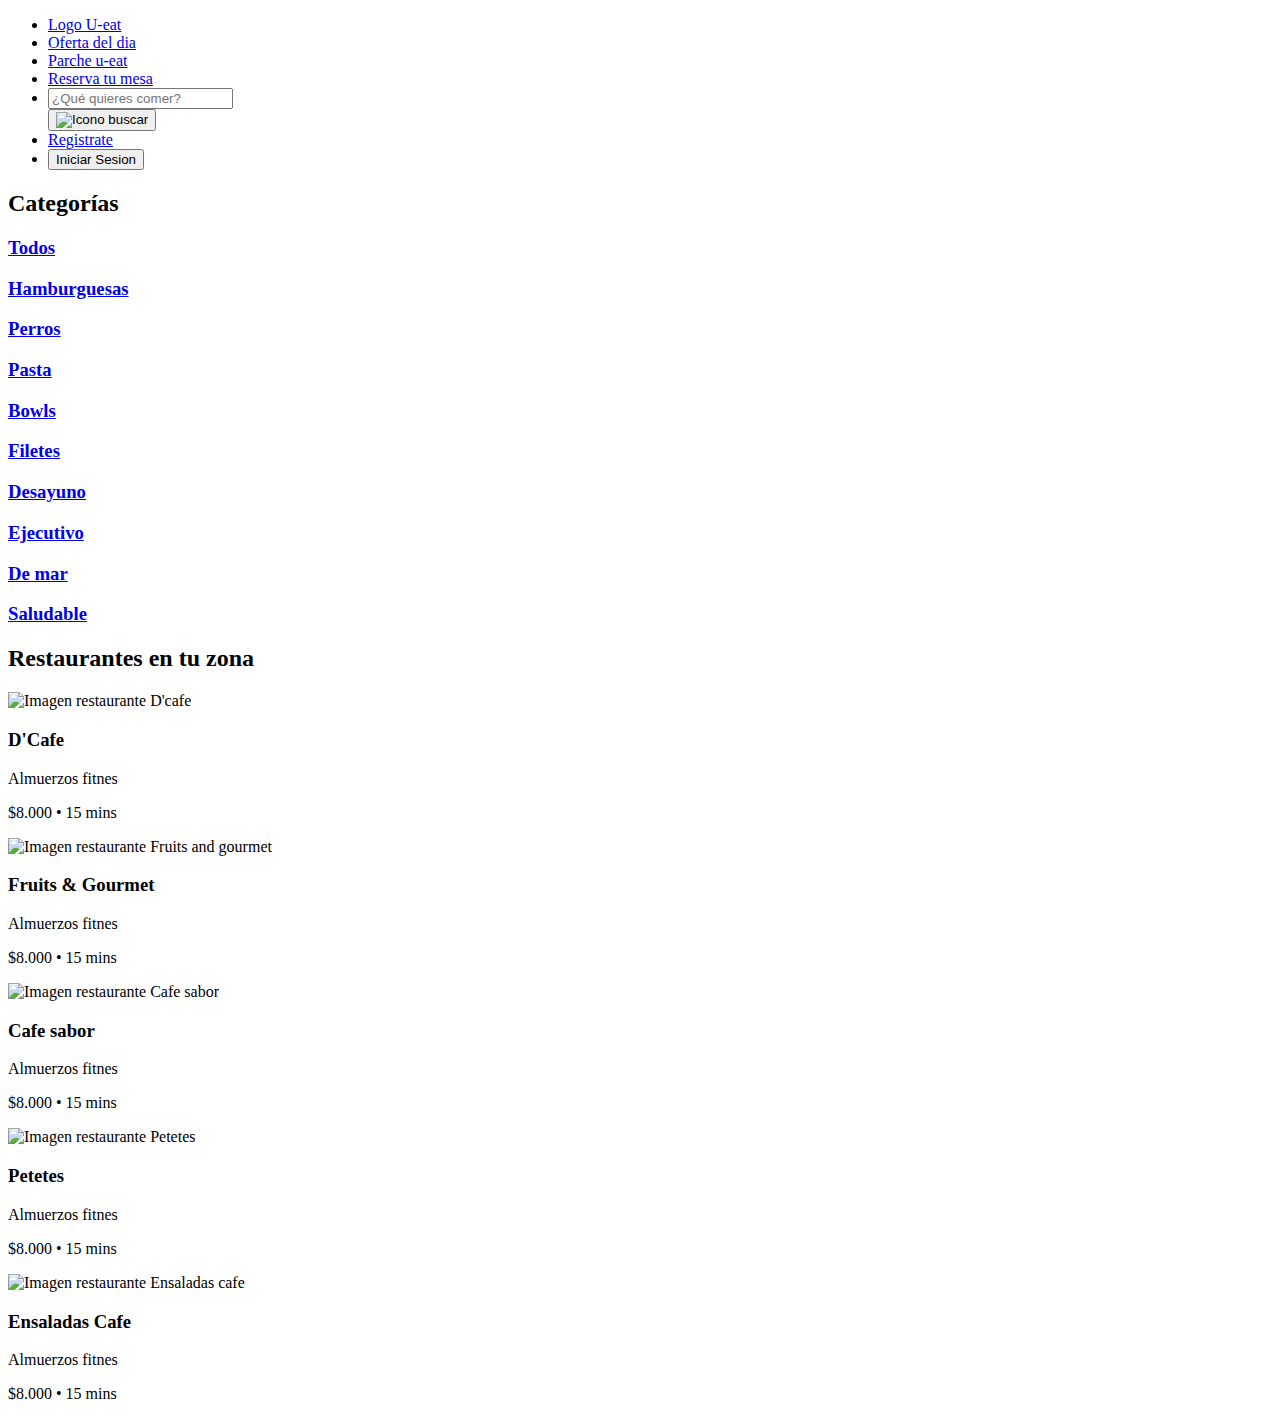
==== restaurantes.html @ e3325500 "Se realiza diagramado de restaurantes" ====
<!DOCTYPE html>
<html>

<head>
    <meta charset='utf-8'>
    <meta http-equiv='X-UA-Compatible' content='IE=edge'>
    <title>Page Title</title>
    <meta name='viewport' content='width=device-width, initial-scale=1'>
    <link href="https://fonts.googleapis.com/css?family=Roboto:300,400,500,700&display=swap" rel="stylesheet">
    <link rel='stylesheet' type='text/css' media='screen' href='Restaurantes.css'>
    <script src='main.js'></script>
</head>

<body>

    <div class="o-container-header-bar">

        <ul>
            <li><a href="#"> Logo U-eat </a></li>
            <li><a href="#"> Oferta del dia </a></li>
            <li><a href="#"> Parche u-eat </a></li>
            <li><a href="#"> Reserva tu mesa </a></li>

            <li class="o-search">
                <div class="o-bar-container">
                    <input class="o-bar-search" type="text" id="search-box" placeholder="¿Qué quieres comer?">
                </div>
                <div class="o-icon-container">
                    <button><img src="resources/search.png" alt="Icono buscar"></button>
                </div>
            </li>
            <li><a href="#"> Registrate </a></li>
            <li><button>Iniciar Sesion</button></li>
        </ul>

    </div>

    <div class="o-firts-container">

        <div class="o-title-categories">

            <h2>Categorías</h2>

        </div>

        <div class="o-list-categories">

            <a href="#">
                <h3>Todos</h3>
            </a>
            <a href="#">
                <h3>Hamburguesas</h3>
            </a>
            <a href="#">
                <h3>Perros</h3>
            </a>
            <a href="#">
                <h3>Pasta</h3>
            </a>
            <a href="#">
                <h3>Bowls</h3>
            </a>
            <a href="#">
                <h3>Filetes</h3>
            </a>
            <a href="#">
                <h3>Desayuno</h3>
            </a>
            <a href="#">
                <h3>Ejecutivo</h3>
            </a>
            <a href="#">
                <h3>De mar</h3>
            </a>
            <a href="#">
                <h3>Saludable</h3>
            </a>

        </div>

    </div>

    <div class="o-second-container">

        <div class="o-title-restaurants">

            <h2>Restaurantes en tu zona</h2>

        </div>

        <div class="o-restaurants-container">

            <div class="o-restaurant">
                <img src="resources/dcafe.jpg" alt="Imagen restaurante D'cafe">
                <div class="o-description-container">
                    <h3>D'Cafe</h3>
                    <p>Almuerzos fitnes</p>
                    <p>$8.000 • 15 mins</p>
                </div>
            </div>

            <div class="o-restaurant">
                <img src="resources/Fruit and gourmet.jpg" alt="Imagen restaurante Fruits and gourmet">
                <div class="o-description-container">
                    <h3>Fruits & Gourmet</h3>
                    <p>Almuerzos fitnes</p>
                    <p>$8.000 • 15 mins</p>
                </div>
            </div>

            <div class="o-restaurant">
                <img src="resources/CAFFESABOR.jpg" alt="Imagen restaurante Cafe sabor">
                <div class="o-description-container">
                    <h3>Cafe sabor</h3>
                    <p>Almuerzos fitnes</p>
                    <p>$8.000 • 15 mins</p>
                </div>
            </div>

            <div class="o-restaurant">
                <img src="resources/petetes.jpg" alt="Imagen restaurante Petetes">
                <div class="o-description-container">
                    <h3>Petetes</h3>
                    <p>Almuerzos fitnes</p>
                    <p>$8.000 • 15 mins</p>
                </div>
            </div>

            <div class="o-restaurant">
                <img src="resources/Ensaladas cafe.jpg" alt="Imagen restaurante Ensaladas cafe">
                <div class="o-description-container">
                    <h3>Ensaladas Cafe</h3>
                    <p>Almuerzos fitnes</p>
                    <p>$8.000 • 15 mins</p>
                </div>
            </div>

        </div>

    </div>


</body>

</html>
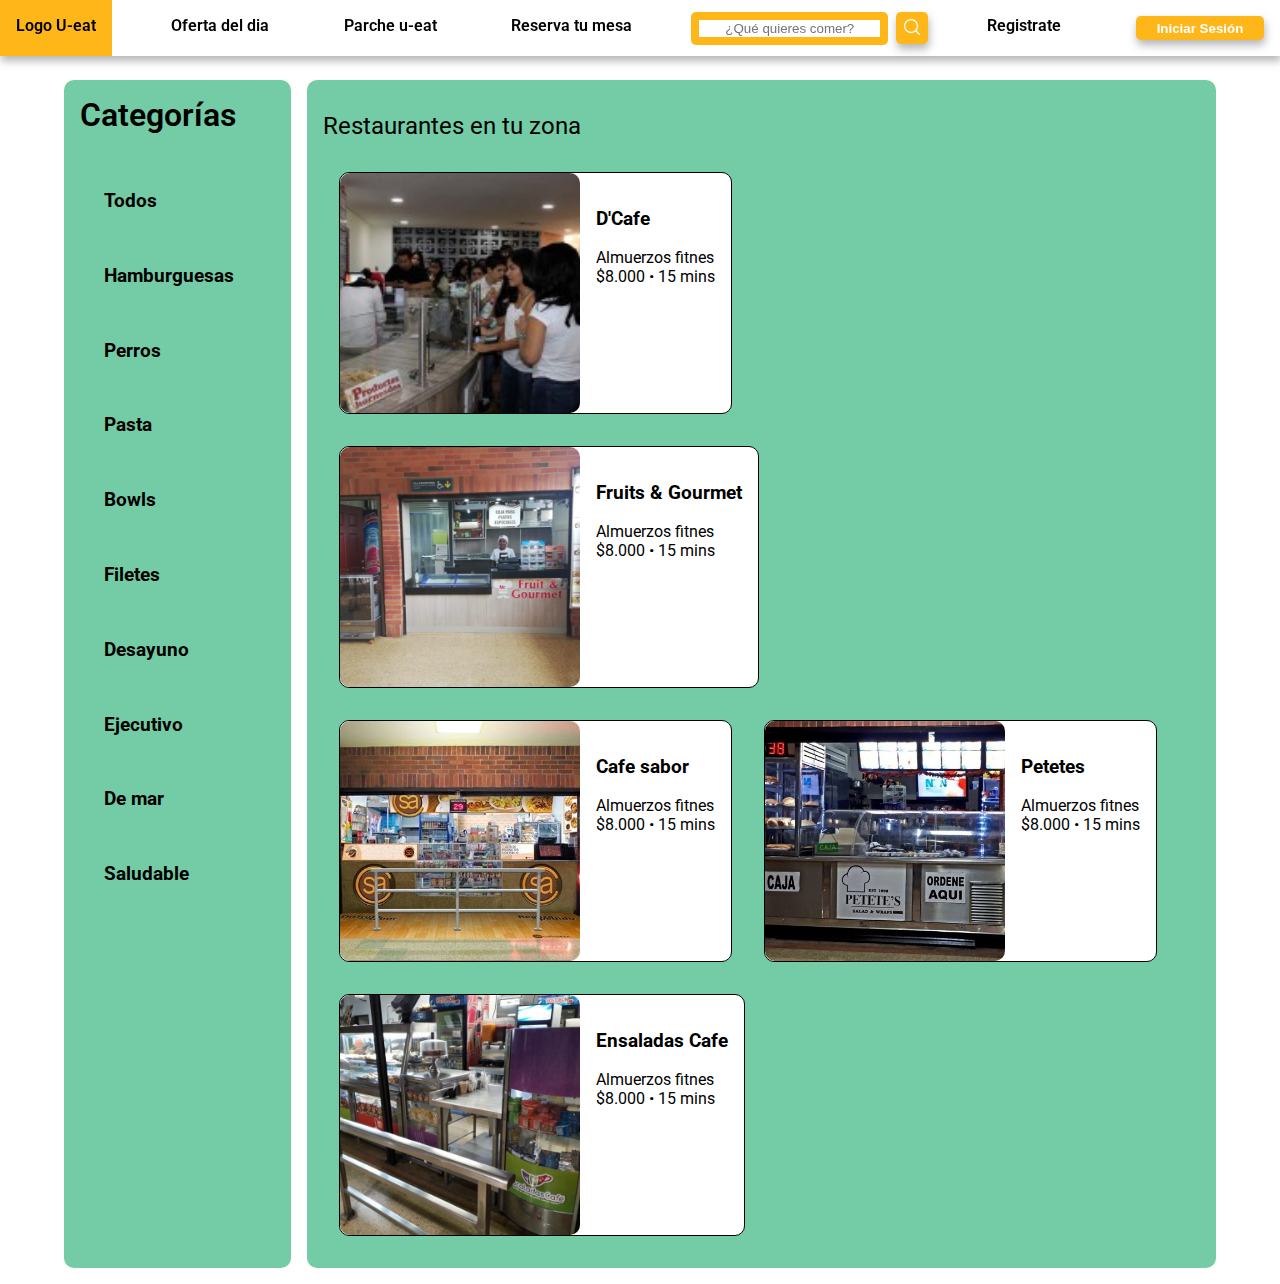
==== commit 4313b554: "Se termina el diseño de la página restaurantes" ====
--- a/restaurantes.html
+++ b/restaurantes.html
@@ -30,7 +30,7 @@
                 </div>
             </li>
             <li><a href="#"> Registrate </a></li>
-            <li><button>Iniciar Sesion</button></li>
+            <li><button>Iniciar Sesión</button></li>
         </ul>
 
     </div>
--- a/Restaurantes.css
+++ b/Restaurantes.css
@@ -0,0 +1,204 @@
+body{
+    padding: 0;
+    margin: 0;
+    display: flex;
+    font-family: 'Roboto';
+   
+}
+
+/*----------Inicio Barra header------------*/
+
+.o-container-header-bar{
+    font-weight: 600;
+
+}
+
+.o-container-header-bar ul{
+    display: flex;
+    justify-content: space-between;
+    background-color: white;
+    list-style-type: none;
+    margin: 0;
+    padding: 0;
+
+    position: fixed;
+    top: 0;
+    width: 100%;
+    box-shadow: 1px 5px 8px rgba(109, 109, 109, 0.507);
+}
+
+.o-container-header-bar li{ 
+
+}
+
+.o-container-header-bar li a{ 
+    display: block;
+    color: black;
+    text-align: center;
+    height: 1.5rem;
+    padding: 1rem;
+    text-decoration: none;
+}
+
+.o-container-header-bar button{ 
+    margin: 1rem;
+    border-radius: 5px;
+    background: #FEB618;
+    color: white;
+    border: none;
+    width: 8rem;
+    height: 1.5rem;
+    box-shadow: 1px 5px 8px rgba(109, 109, 109, 0.507);
+    font-weight: 700;
+
+}
+
+.o-search{
+    display: flex;
+    align-items: center;
+    
+}
+
+.o-icon-search{
+    display: flex;
+    align-items: center;
+}
+
+.o-icon-container button{
+    width: 2rem;
+    height: 2rem;
+    margin: 0;
+}
+
+.o-icon-container button img{
+    width: 1rem;
+    height: 1rem;
+}
+
+.o-bar-container{
+    padding: 0.5rem;
+    background-color: #FEB618;
+    margin-right: 0.5rem;
+    border-radius: 5px;
+    display: flex;
+    align-items: center;
+
+}                                               
+
+.o-bar-search{
+    border: none;
+    text-align: center;
+}
+
+
+.o-container-header-bar li a:hover{ 
+    background-color: #FEB618;
+}
+
+/*--------Fin Barra Header-------*/
+
+/*--------Inicio Primer Container-------*/
+
+.o-firts-container{
+    margin: 5rem 1rem 1rem 4rem;
+    width: 20vw;
+    display: flex;
+    flex-direction: column;
+    background-color: #74CCA6;
+    border-radius: 10px;
+    
+}
+
+.o-title-categories{
+    margin: 1rem;
+
+}
+
+.o-title-categories h2{
+    margin: 0rem;
+    font-size: 2rem;
+    font-weight: 600;
+
+}
+
+.o-list-categories{
+    margin: 1rem 1rem 1rem 1rem;
+}
+
+.o-list-categories h3{
+    margin: 1rem;
+}
+
+.o-list-categories a{
+    display: block;
+    color: black;
+    text-decoration: none;
+    padding: 0.5rem;
+    margin-bottom: 0.3rem;
+}
+
+.o-list-categories a:hover{
+    background-color: #FEB618;
+    box-shadow: 5px 10px 8px rgba(109, 109, 109, 0.507);
+    border-bottom: 1px solid black;
+    border-radius: 10px;
+}
+
+
+/*--------Fin Primer Container-------*/
+
+/*--------Inicio Segundo Container-------*/
+
+.o-second-container{
+    margin: 5rem 4rem 1rem 0rem;
+    width: 80vw;
+    display: flex;
+    flex-direction: column;
+    background-color: #74CCA6;
+    border-radius: 10px;
+
+}
+
+.o-title-restaurants{
+    margin: 2rem 0rem 0rem 1rem;
+}
+
+.o-title-restaurants h2{
+    margin: 0rem;
+    font-weight: 400;
+}
+
+.o-restaurants-container{
+    margin: 1rem;
+    display: flex;
+    flex-direction: row;
+    flex-wrap: wrap;
+}
+
+.o-restaurant{
+    display: flex;
+    margin: 1rem;
+    border-radius: 10px;
+    background-color: white;
+    border: 1px solid black;
+
+
+}
+
+.o-restaurant img{
+    width: 15rem;
+    height: auto;
+    border-radius: 10px;
+}
+
+.o-description-container{
+    padding: 1rem;
+
+}
+.o-description-container h3{
+
+}
+
+.o-description-container p{
+    margin: 0;
+}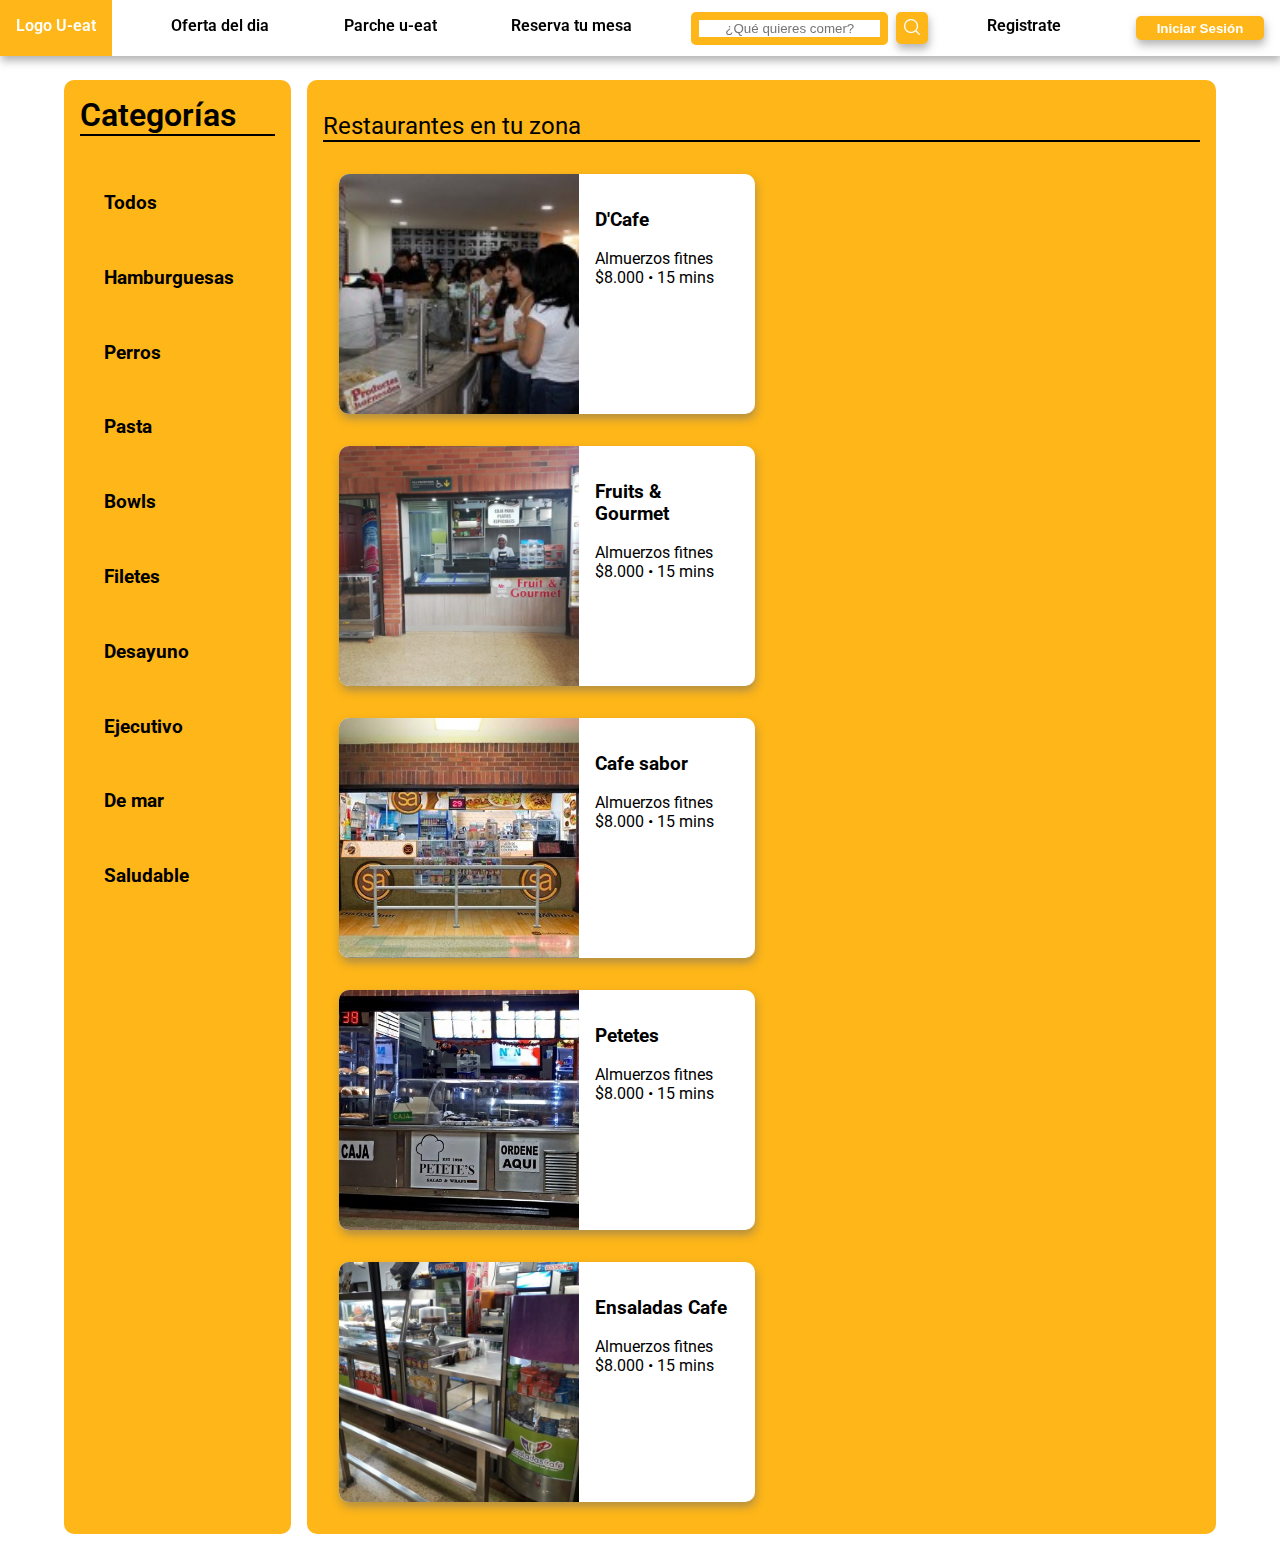
==== commit 95ce3d56: "Se documenta la pagina web y se agrega title" ====
--- a/restaurantes.html
+++ b/restaurantes.html
@@ -4,8 +4,9 @@
 <head>
     <meta charset='utf-8'>
     <meta http-equiv='X-UA-Compatible' content='IE=edge'>
-    <title>Page Title</title>
+    <title>Restaurantes</title>
     <meta name='viewport' content='width=device-width, initial-scale=1'>
+    <!-- Google fonts -->
     <link href="https://fonts.googleapis.com/css?family=Roboto:300,400,500,700&display=swap" rel="stylesheet">
     <link rel='stylesheet' type='text/css' media='screen' href='Restaurantes.css'>
     <script src='main.js'></script>
@@ -13,6 +14,7 @@
 
 <body>
 
+    <!-- Start of the header bar div -->
     <div class="o-container-header-bar">
 
         <ul>
@@ -32,9 +34,10 @@
             <li><a href="#"> Registrate </a></li>
             <li><button>Iniciar Sesión</button></li>
         </ul>
+    </div>
+    <!-- End of the header bar div -->
 
-    </div>
-
+    <!-- Start of the firts restaurant categories div container -->
     <div class="o-firts-container">
 
         <div class="o-title-categories">
@@ -79,7 +82,9 @@
         </div>
 
     </div>
+    <!-- End of the firts restaurant categories div container -->
 
+    <!-- Start of the second restaurants div container -->
     <div class="o-second-container">
 
         <div class="o-title-restaurants">
@@ -138,6 +143,7 @@
         </div>
 
     </div>
+    <!-- End of the second restaurants div container -->
 
 
 </body>
--- a/Restaurantes.css
+++ b/Restaurantes.css
@@ -50,6 +50,8 @@
     height: 1.5rem;
     box-shadow: 1px 5px 8px rgba(109, 109, 109, 0.507);
     font-weight: 700;
+    cursor:pointer;
+
 
 }
 
@@ -68,6 +70,7 @@
     width: 2rem;
     height: 2rem;
     margin: 0;
+    cursor:pointer;
 }
 
 .o-icon-container button img{
@@ -93,6 +96,8 @@
 
 .o-container-header-bar li a:hover{ 
     background-color: #FEB618;
+    color: white;
+
 }
 
 /*--------Fin Barra Header-------*/
@@ -104,8 +109,9 @@
     width: 20vw;
     display: flex;
     flex-direction: column;
-    background-color: #74CCA6;
-    border-radius: 10px;
+    background-color: #FEB618;
+    border-radius: 10px;
+    word-wrap: break-word;
     
 }
 
@@ -118,6 +124,7 @@
     margin: 0rem;
     font-size: 2rem;
     font-weight: 600;
+    border-bottom: 2px solid black;
 
 }
 
@@ -138,7 +145,7 @@
 }
 
 .o-list-categories a:hover{
-    background-color: #FEB618;
+    background-color: white;
     box-shadow: 5px 10px 8px rgba(109, 109, 109, 0.507);
     border-bottom: 1px solid black;
     border-radius: 10px;
@@ -154,13 +161,14 @@
     width: 80vw;
     display: flex;
     flex-direction: column;
-    background-color: #74CCA6;
+    background-color: #FEB618;
     border-radius: 10px;
 
 }
 
 .o-title-restaurants{
-    margin: 2rem 0rem 0rem 1rem;
+    margin: 2rem 1rem 0rem 1rem;
+    border-bottom: 2px solid black;
 }
 
 .o-title-restaurants h2{
@@ -178,17 +186,18 @@
 .o-restaurant{
     display: flex;
     margin: 1rem;
+    height: 15rem;
+    width: 26rem;
     border-radius: 10px;
     background-color: white;
-    border: 1px solid black;
-
+    box-shadow: 1px 5px 8px rgba(109, 109, 109, 0.507);
 
 }
 
 .o-restaurant img{
     width: 15rem;
     height: auto;
-    border-radius: 10px;
+    border-radius: 10px 0px 0px 10px;
 }
 
 .o-description-container{
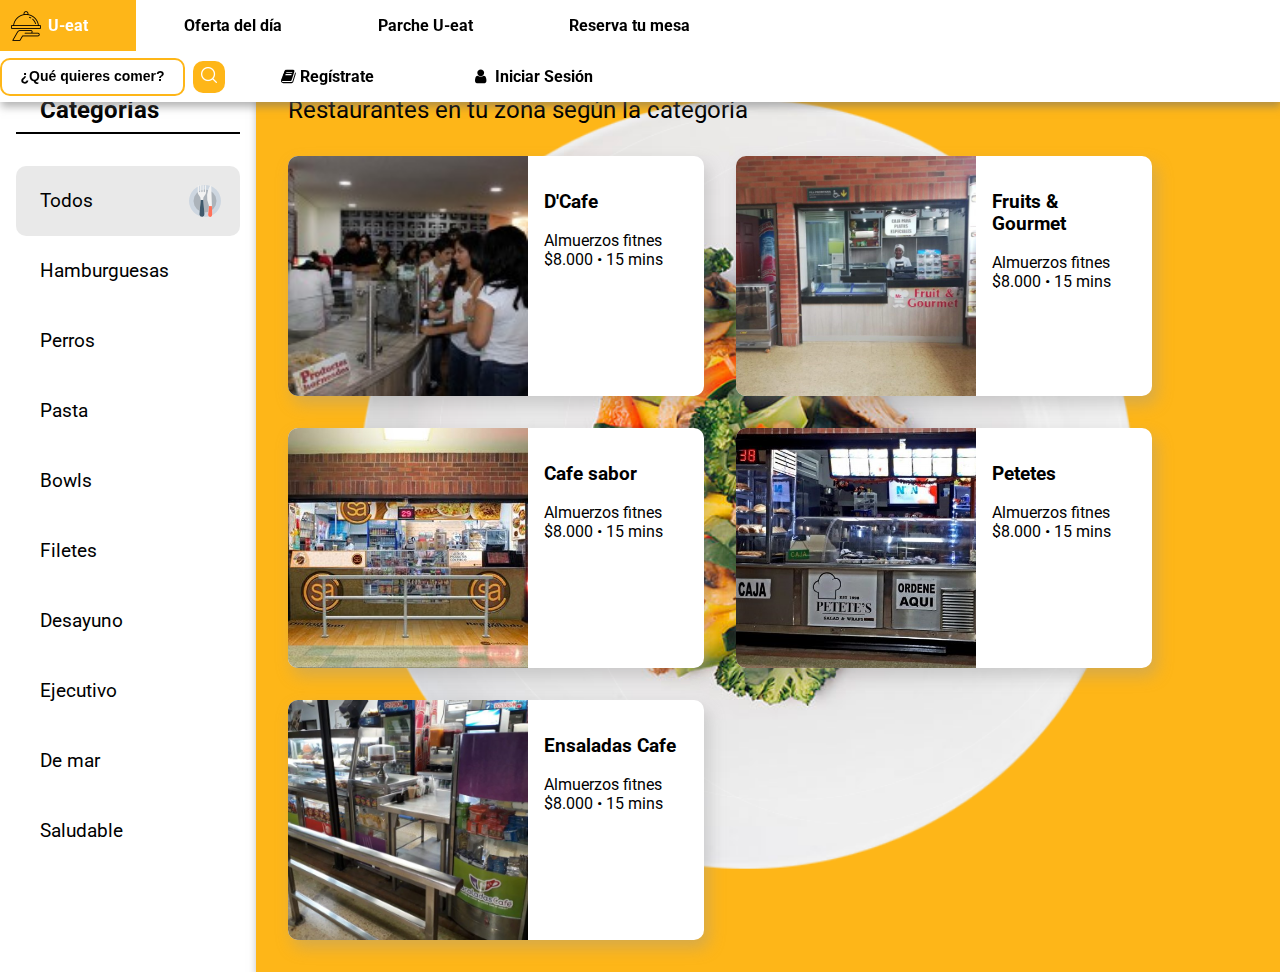
==== commit 6067f496: "Se actualiza toda las paginas home y restaurantes" ====
--- a/restaurantes.html
+++ b/restaurantes.html
@@ -8,6 +8,7 @@
     <meta name='viewport' content='width=device-width, initial-scale=1'>
     <!-- Google fonts -->
     <link href="https://fonts.googleapis.com/css?family=Roboto:300,400,500,700&display=swap" rel="stylesheet">
+    <link rel="stylesheet" href="https://cdnjs.cloudflare.com/ajax/libs/font-awesome/4.7.0/css/font-awesome.min.css">
     <link rel='stylesheet' type='text/css' media='screen' href='Restaurantes.css'>
     <script src='main.js'></script>
 </head>
@@ -15,29 +16,34 @@
 <body>
 
     <!-- Start of the header bar div -->
+
     <div class="o-container-header-bar">
 
-        <ul>
-            <li><a href="#"> Logo U-eat </a></li>
-            <li><a href="#"> Oferta del dia </a></li>
-            <li><a href="#"> Parche u-eat </a></li>
-            <li><a href="#"> Reserva tu mesa </a></li>
+        <div class="o-nav-bar-first">
+            <a class="o-active" href="index.html"> U-eat</a>
+            <a href="#">Oferta del día</a>
+            <a href="#">Parche U-eat</a>
+            <a href="#">Reserva tu mesa</a>
+        </div>
 
-            <li class="o-search">
-                <div class="o-bar-container">
-                    <input class="o-bar-search" type="text" id="search-box" placeholder="¿Qué quieres comer?">
-                </div>
-                <div class="o-icon-container">
-                    <button><img src="resources/search.png" alt="Icono buscar"></button>
-                </div>
-            </li>
-            <li><a href="#"> Registrate </a></li>
-            <li><button>Iniciar Sesión</button></li>
-        </ul>
+        <div class="o-nav-bar-second">
+
+            <div class="o-search"> 
+                <input type="text" id="search-box" placeholder="¿Qué quieres comer?">
+                <button><img src="resources/search.png" alt="Icono buscar"></button>
+            </div>
+
+            <a href="https://juanramirez98.github.io/Parcial-de-web/"><i class="fa fa-book"></i> Regístrate</a>
+            <a href="https://juanramirez98.github.io/Pantalla2/"><i class="fa fa-fw fa-user"></i> Iniciar Sesión</a>
+        </div>
+
+
     </div>
+
     <!-- End of the header bar div -->
 
     <!-- Start of the firts restaurant categories div container -->
+    
     <div class="o-firts-container">
 
         <div class="o-title-categories">
@@ -48,34 +54,34 @@
 
         <div class="o-list-categories">
 
-            <a href="#">
+            <a class="o-all" href="#">
                 <h3>Todos</h3>
             </a>
-            <a href="#">
+            <a  class="o-hamburger" href="#">
                 <h3>Hamburguesas</h3>
             </a>
-            <a href="#">
+            <a  class="o-hotdog" href="#">
                 <h3>Perros</h3>
             </a>
-            <a href="#">
+            <a  class="o-pasta" href="#">
                 <h3>Pasta</h3>
             </a>
-            <a href="#">
+            <a  class="o-bowl" href="#">
                 <h3>Bowls</h3>
             </a>
-            <a href="#">
+            <a  class="o-meat" href="#">
                 <h3>Filetes</h3>
             </a>
-            <a href="#">
+            <a  class="o-breakfast" href="#">
                 <h3>Desayuno</h3>
             </a>
-            <a href="#">
+            <a  class="o-buffet" href="#">
                 <h3>Ejecutivo</h3>
             </a>
-            <a href="#">
+            <a  class="o-sea" href="#">
                 <h3>De mar</h3>
             </a>
-            <a href="#">
+            <a class="o-healthy" href="#">
                 <h3>Saludable</h3>
             </a>
 
@@ -89,7 +95,7 @@
 
         <div class="o-title-restaurants">
 
-            <h2>Restaurantes en tu zona</h2>
+            <h2>Restaurantes en tu zona según la categoría</h2>
 
         </div>
 
--- a/Restaurantes.css
+++ b/Restaurantes.css
@@ -1,3 +1,4 @@
+/*-----------Styles home preconfigured-----------*/
 body{
     padding: 0;
     margin: 0;
@@ -6,111 +7,103 @@
    
 }
 
-/*----------Inicio Barra header------------*/
-
+/*----------Start of header bar styles------------*/
 .o-container-header-bar{
-    font-weight: 600;
-
-}
-
-.o-container-header-bar ul{
+    z-index: 10;
     display: flex;
     justify-content: space-between;
-    background-color: white;
-    list-style-type: none;
+    flex-wrap: wrap;
     margin: 0;
     padding: 0;
-
     position: fixed;
     top: 0;
     width: 100%;
     box-shadow: 1px 5px 8px rgba(109, 109, 109, 0.507);
-}
-
-.o-container-header-bar li{ 
-
-}
-
-.o-container-header-bar li a{ 
-    display: block;
+    background-color: white;
+
+}
+
+
+.o-nav-bar-first{
+    display: flex;
+}
+
+.o-nav-bar-second{
+    display: flex;
+}
+
+.o-nav-bar-first a, .o-nav-bar-second a{
+    text-decoration: none;
+    padding: 1rem 3rem 1rem 3rem;
     color: black;
-    text-align: center;
-    height: 1.5rem;
-    padding: 1rem;
-    text-decoration: none;
-}
-
-.o-container-header-bar button{ 
-    margin: 1rem;
-    border-radius: 5px;
-    background: #FEB618;
+    font-weight: bold;
+}
+
+
+.o-nav-bar-first a:hover, .o-nav-bar-second a:hover{
+    background-color: #FEB618;
     color: white;
-    border: none;
-    width: 8rem;
-    height: 1.5rem;
-    box-shadow: 1px 5px 8px rgba(109, 109, 109, 0.507);
-    font-weight: 700;
-    cursor:pointer;
-
-
-}
+}
+
+.o-active{
+    background-color: #FEB618;
+    background-image: url(resources/restaurant.png);
+    background-repeat: no-repeat;
+    background-position: 10% 50%; 
+}
+
 
 .o-search{
     display: flex;
     align-items: center;
-    
-}
-
-.o-icon-search{
-    display: flex;
-    align-items: center;
-}
-
-.o-icon-container button{
+    margin-right: 0.5rem;
+  
+}
+
+.o-search button{
+    background-color: #FEB618;
     width: 2rem;
     height: 2rem;
-    margin: 0;
     cursor:pointer;
-}
-
-.o-icon-container button img{
+    border-radius: 10px;
+    border: none;
+    margin: 0rem 0rem 0rem 0.5rem;
+
+}
+
+.o-search input{
+    border-radius: 10px;
+    border: none;
+    height: 2rem;
+    width: auto; 
+    background-color: white;
+    border: 2px solid #FEB618;
+    border-radius: 10px;
+    
+}
+.o-search input::placeholder{
+    color: black;
+    font-weight: bold;
+    font-size: 14px;
+    text-align: center;
+
+}
+
+.o-search img{
     width: 1rem;
     height: 1rem;
 }
 
-.o-bar-container{
-    padding: 0.5rem;
-    background-color: #FEB618;
-    margin-right: 0.5rem;
-    border-radius: 5px;
-    display: flex;
-    align-items: center;
-
-}                                               
-
-.o-bar-search{
-    border: none;
-    text-align: center;
-}
-
-
-.o-container-header-bar li a:hover{ 
-    background-color: #FEB618;
-    color: white;
-
-}
-
-/*--------Fin Barra Header-------*/
-
-/*--------Inicio Primer Container-------*/
-
+
+/*--------End of header bar styles-------*/
+
+/*--------Start of firts column styles--------*/
 .o-firts-container{
-    margin: 5rem 1rem 1rem 4rem;
+    margin: 4rem 0rem 0rem 0rem;
     width: 20vw;
+    height: 100vh;
     display: flex;
     flex-direction: column;
-    background-color: #FEB618;
-    border-radius: 10px;
     word-wrap: break-word;
     
 }
@@ -121,10 +114,9 @@
 }
 
 .o-title-categories h2{
-    margin: 0rem;
-    font-size: 2rem;
-    font-weight: 600;
+    padding: 1rem 0rem 0.5rem 1.5rem;
     border-bottom: 2px solid black;
+    margin: 0;
 
 }
 
@@ -134,45 +126,172 @@
 
 .o-list-categories h3{
     margin: 1rem;
+    font-weight: 400;
 }
 
 .o-list-categories a{
     display: block;
     color: black;
     text-decoration: none;
-    padding: 0.5rem;
-    margin-bottom: 0.3rem;
+    padding: 0.5rem; 
+    border-radius: 10px;
+
 }
 
 .o-list-categories a:hover{
-    background-color: white;
-    box-shadow: 5px 10px 8px rgba(109, 109, 109, 0.507);
-    border-bottom: 1px solid black;
-    border-radius: 10px;
-}
-
-
-/*--------Fin Primer Container-------*/
-
-/*--------Inicio Segundo Container-------*/
-
+    background-color: rgba(212, 211, 211, 0.507);
+}
+
+.o-all{
+    background-position: 110% 50%; 
+    background-color: rgba(212, 211, 211, 0.507);
+    transition:  .4s;
+    background-image: url(resources/all.png);
+    background-repeat: no-repeat;
+    background-position: 90% 50%; 
+
+}
+.o-all:hover{
+    -webkit-transition: all .3s ease-in-out;    
+    background-image: url(resources/all.png);
+    background-repeat: no-repeat;
+    background-position: 90% 50%; 
+} 
+
+.o-hamburger {
+    background-position: 110% 50%; 
+    transition:  .4s;
+}
+
+.o-hamburger:hover {
+    -webkit-transition: all .3s ease-in-out;    
+    background-image: url(resources/hamburger.png);
+    background-repeat: no-repeat;
+    background-position: 90% 50%; 
+}
+
+.o-hotdog {
+    background-position: 110% 50%; 
+    transition:  .4s;
+}
+
+.o-hotdog:hover{
+    -webkit-transition: all .3s ease-in-out;    
+    background-image: url(resources/hotdog.png);
+    background-repeat: no-repeat;
+    background-position: 90% 50%; 
+}
+
+.o-pasta {
+    background-position: 110% 50%; 
+    transition:  .4s;
+}
+
+.o-pasta:hover {
+    -webkit-transition: all .3s ease-in-out;    
+    background-image: url(resources/pasta.png);
+    background-repeat: no-repeat;
+    background-position: 90% 50%; 
+}
+
+.o-bowl{
+    background-position: 110% 50%; 
+    transition:  .4s;
+
+}
+
+.o-bowl:hover {
+    -webkit-transition: all .3s ease-in-out;    
+    background-image: url(resources/bowl.png);
+    background-repeat: no-repeat;
+    background-position: 90% 50%; 
+}
+
+.o-meat{
+    background-position: 110% 50%; 
+    transition:  .4s;
+}
+
+.o-meat:hover{
+    -webkit-transition: all .3s ease-in-out;    
+    background-image: url(resources/meat.png);
+    background-repeat: no-repeat;
+    background-position: 90% 50%; 
+}
+
+
+.o-breakfast{
+    background-position: 110% 50%; 
+    transition:  .4s;
+}
+
+ .o-breakfast:hover{
+    -webkit-transition: all .3s ease-in-out;    
+    background-image: url(resources/breakfast.png);
+    background-repeat: no-repeat;
+    background-position: 90% 50%; 
+ } 
+
+ 
+.o-buffet{
+    background-position: 110% 50%; 
+    transition:  .4s;
+}
+
+ .o-buffet:hover {
+    -webkit-transition: all .3s ease-in-out;    
+    background-image: url(resources/buffet.png);
+    background-repeat: no-repeat;
+    background-position: 90% 50%; 
+ }
+
+ .o-sea{
+    background-position: 110% 50%; 
+    transition:  .4s;
+ }
+
+ .o-sea:hover{
+    -webkit-transition: all .3s ease-in-out;    
+    background-image: url(resources/sea.png);
+    background-repeat: no-repeat;
+    background-position: 90% 50%; 
+ }
+ 
+.o-healthy{
+    background-position: 110% 50%; 
+    transition:  .4s;
+}
+
+ .o-healthy:hover{
+    -webkit-transition: all .3s ease-in-out;    
+    background-image: url(resources/healthy.png);
+    background-repeat: no-repeat;
+    background-position: 90% 50%; 
+ }
+/*--------End of firts column styles--------*/
+
+/*--------Start of second column styles--------*/
 .o-second-container{
-    margin: 5rem 4rem 1rem 0rem;
+    padding-top: 4rem;
     width: 80vw;
     display: flex;
     flex-direction: column;
     background-color: #FEB618;
-    border-radius: 10px;
+    box-shadow: 1px 5px 8px rgba(109, 109, 109, 0.507); 
+    background-image: url(resources/Home.png);
+    background-repeat: no-repeat;
+    background-size: cover;
+    background-position:center;
+
 
 }
 
 .o-title-restaurants{
     margin: 2rem 1rem 0rem 1rem;
-    border-bottom: 2px solid black;
 }
 
 .o-title-restaurants h2{
-    margin: 0rem;
+    margin: 0rem 0rem 0rem 1rem;
     font-weight: 400;
 }
 
@@ -190,9 +309,16 @@
     width: 26rem;
     border-radius: 10px;
     background-color: white;
-    box-shadow: 1px 5px 8px rgba(109, 109, 109, 0.507);
-
-}
+    box-shadow: 0.3rem 0.5rem 1rem #9b9b9b65;
+    transition:  .3s;
+
+}
+.o-restaurant:hover{
+    transform: scale(1.04);
+    transition:  .3s;
+    cursor: pointer;
+}
+
 
 .o-restaurant img{
     width: 15rem;
@@ -210,4 +336,5 @@
 
 .o-description-container p{
     margin: 0;
-}+}
+/*--------End of second column styles--------*/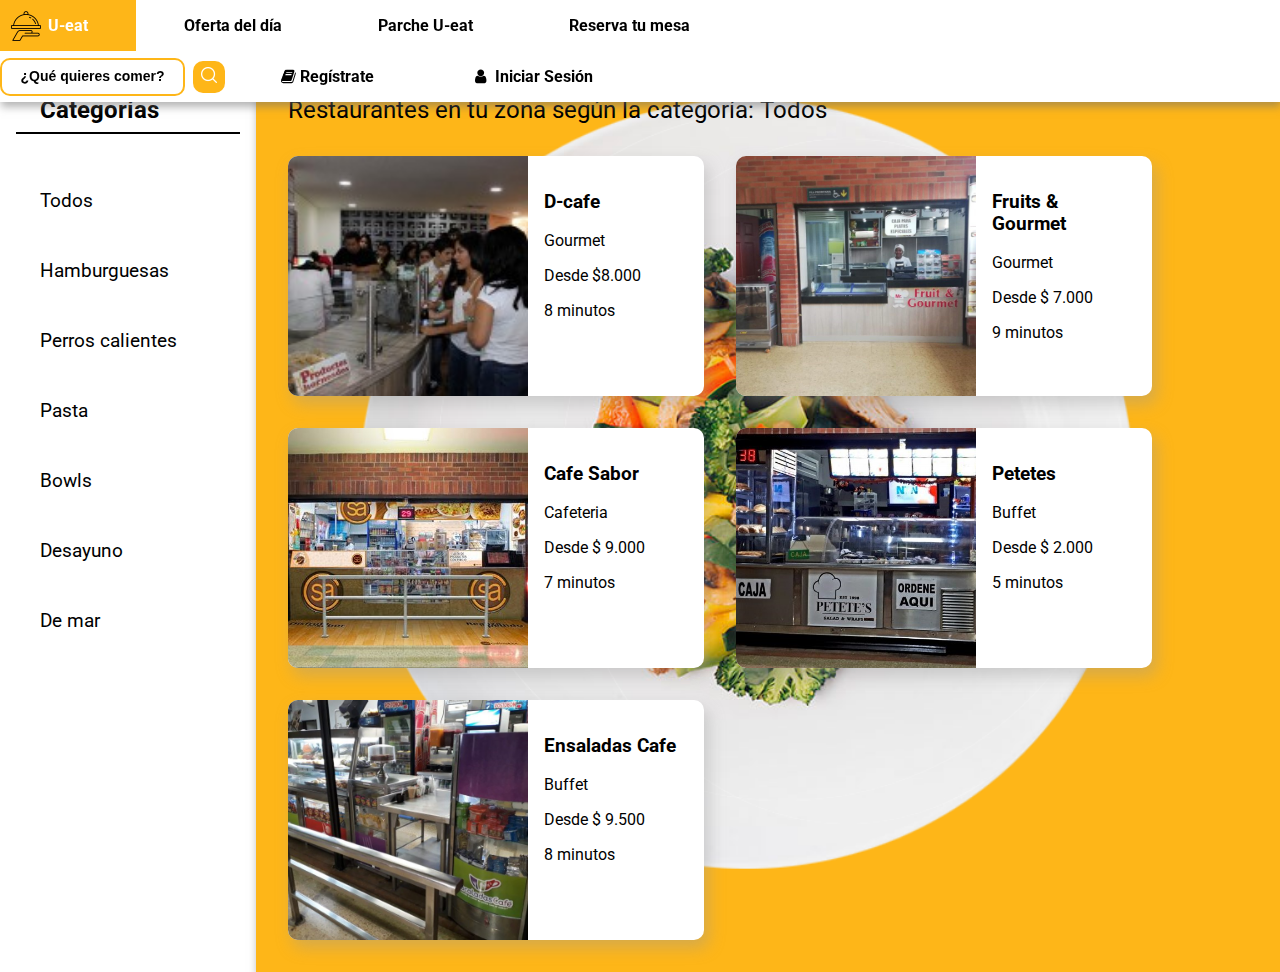
==== commit d3d001ea: "Todo el proyecto terminado mi parte (Manuel)" ====
--- a/restaurantes.html
+++ b/restaurantes.html
@@ -10,10 +10,18 @@
     <link href="https://fonts.googleapis.com/css?family=Roboto:300,400,500,700&display=swap" rel="stylesheet">
     <link rel="stylesheet" href="https://cdnjs.cloudflare.com/ajax/libs/font-awesome/4.7.0/css/font-awesome.min.css">
     <link rel='stylesheet' type='text/css' media='screen' href='Restaurantes.css'>
-    <script src='main.js'></script>
+    <script src='restaurant.js'></script>
+
 </head>
 
-<body>
+<body onpageshow="createRestaurant('Todos')">
+
+    <div id="modal" class="o-modal-container">
+        <!-- Aqui va el modal -->
+
+    </div>
+
+    </div>
 
     <!-- Start of the header bar div -->
 
@@ -21,14 +29,14 @@
 
         <div class="o-nav-bar-first">
             <a class="o-active" href="index.html"> U-eat</a>
-            <a href="#">Oferta del día</a>
-            <a href="#">Parche U-eat</a>
-            <a href="#">Reserva tu mesa</a>
+            <a href="#" >Oferta del día</a>
+            <a href="#" onclick="Message()">Parche U-eat</a>
+            <a href="#" onclick="Message()">Reserva tu mesa</a>
         </div>
 
         <div class="o-nav-bar-second">
 
-            <div class="o-search"> 
+            <div class="o-search">
                 <input type="text" id="search-box" placeholder="¿Qué quieres comer?">
                 <button><img src="resources/search.png" alt="Icono buscar"></button>
             </div>
@@ -43,7 +51,7 @@
     <!-- End of the header bar div -->
 
     <!-- Start of the firts restaurant categories div container -->
-    
+
     <div class="o-firts-container">
 
         <div class="o-title-categories">
@@ -54,35 +62,26 @@
 
         <div class="o-list-categories">
 
-            <a class="o-all" href="#">
+            <a class="o-all" href="#" onclick="createRestaurant('Todos')">
                 <h3>Todos</h3>
             </a>
-            <a  class="o-hamburger" href="#">
+            <a class="o-hamburger" href="#" onclick="createRestaurant('Hamburguesa')">
                 <h3>Hamburguesas</h3>
             </a>
-            <a  class="o-hotdog" href="#">
-                <h3>Perros</h3>
+            <a class="o-hotdog" href="#" onclick="createRestaurant('Perros calientes')">
+                <h3>Perros calientes</h3>
             </a>
-            <a  class="o-pasta" href="#">
+            <a class="o-pasta" href="#" onclick="createRestaurant('Pasta')">
                 <h3>Pasta</h3>
             </a>
-            <a  class="o-bowl" href="#">
+            <a class="o-bowl" href="#" onclick="createRestaurant('Bowl')">
                 <h3>Bowls</h3>
             </a>
-            <a  class="o-meat" href="#">
-                <h3>Filetes</h3>
-            </a>
-            <a  class="o-breakfast" href="#">
+            <a class="o-breakfast" href="#" onclick="createRestaurant('Desayuno')">
                 <h3>Desayuno</h3>
             </a>
-            <a  class="o-buffet" href="#">
-                <h3>Ejecutivo</h3>
-            </a>
-            <a  class="o-sea" href="#">
+            <a class="o-sea" href="#" onclick="createRestaurant('Mar')">
                 <h3>De mar</h3>
-            </a>
-            <a class="o-healthy" href="#">
-                <h3>Saludable</h3>
             </a>
 
         </div>
@@ -93,63 +92,18 @@
     <!-- Start of the second restaurants div container -->
     <div class="o-second-container">
 
-        <div class="o-title-restaurants">
-
-            <h2>Restaurantes en tu zona según la categoría</h2>
+        <div id="title-restaurants" class="o-title-restaurants">
 
         </div>
 
-        <div class="o-restaurants-container">
-
-            <div class="o-restaurant">
-                <img src="resources/dcafe.jpg" alt="Imagen restaurante D'cafe">
-                <div class="o-description-container">
-                    <h3>D'Cafe</h3>
-                    <p>Almuerzos fitnes</p>
-                    <p>$8.000 • 15 mins</p>
-                </div>
-            </div>
-
-            <div class="o-restaurant">
-                <img src="resources/Fruit and gourmet.jpg" alt="Imagen restaurante Fruits and gourmet">
-                <div class="o-description-container">
-                    <h3>Fruits & Gourmet</h3>
-                    <p>Almuerzos fitnes</p>
-                    <p>$8.000 • 15 mins</p>
-                </div>
-            </div>
-
-            <div class="o-restaurant">
-                <img src="resources/CAFFESABOR.jpg" alt="Imagen restaurante Cafe sabor">
-                <div class="o-description-container">
-                    <h3>Cafe sabor</h3>
-                    <p>Almuerzos fitnes</p>
-                    <p>$8.000 • 15 mins</p>
-                </div>
-            </div>
-
-            <div class="o-restaurant">
-                <img src="resources/petetes.jpg" alt="Imagen restaurante Petetes">
-                <div class="o-description-container">
-                    <h3>Petetes</h3>
-                    <p>Almuerzos fitnes</p>
-                    <p>$8.000 • 15 mins</p>
-                </div>
-            </div>
-
-            <div class="o-restaurant">
-                <img src="resources/Ensaladas cafe.jpg" alt="Imagen restaurante Ensaladas cafe">
-                <div class="o-description-container">
-                    <h3>Ensaladas Cafe</h3>
-                    <p>Almuerzos fitnes</p>
-                    <p>$8.000 • 15 mins</p>
-                </div>
-            </div>
+        <div id="aqui" class="o-restaurants-container">
 
         </div>
 
     </div>
-    <!-- End of the second restaurants div container -->
+
+    </div>
+
 
 
 </body>
--- a/Restaurantes.css
+++ b/Restaurantes.css
@@ -9,7 +9,7 @@
 
 /*----------Start of header bar styles------------*/
 .o-container-header-bar{
-    z-index: 10;
+    z-index: 9;
     display: flex;
     justify-content: space-between;
     flex-wrap: wrap;
@@ -144,18 +144,14 @@
 
 .o-all{
     background-position: 110% 50%; 
-    background-color: rgba(212, 211, 211, 0.507);
-    transition:  .4s;
+    transition:  .4s;
+
+}
+.o-all:hover{
+    -webkit-transition: all .3s ease-in-out;    
     background-image: url(resources/all.png);
     background-repeat: no-repeat;
     background-position: 90% 50%; 
-
-}
-.o-all:hover{
-    -webkit-transition: all .3s ease-in-out;    
-    background-image: url(resources/all.png);
-    background-repeat: no-repeat;
-    background-position: 90% 50%; 
 } 
 
 .o-hamburger {
@@ -207,19 +203,6 @@
     background-position: 90% 50%; 
 }
 
-.o-meat{
-    background-position: 110% 50%; 
-    transition:  .4s;
-}
-
-.o-meat:hover{
-    -webkit-transition: all .3s ease-in-out;    
-    background-image: url(resources/meat.png);
-    background-repeat: no-repeat;
-    background-position: 90% 50%; 
-}
-
-
 .o-breakfast{
     background-position: 110% 50%; 
     transition:  .4s;
@@ -231,19 +214,6 @@
     background-repeat: no-repeat;
     background-position: 90% 50%; 
  } 
-
- 
-.o-buffet{
-    background-position: 110% 50%; 
-    transition:  .4s;
-}
-
- .o-buffet:hover {
-    -webkit-transition: all .3s ease-in-out;    
-    background-image: url(resources/buffet.png);
-    background-repeat: no-repeat;
-    background-position: 90% 50%; 
- }
 
  .o-sea{
     background-position: 110% 50%; 
@@ -257,17 +227,6 @@
     background-position: 90% 50%; 
  }
  
-.o-healthy{
-    background-position: 110% 50%; 
-    transition:  .4s;
-}
-
- .o-healthy:hover{
-    -webkit-transition: all .3s ease-in-out;    
-    background-image: url(resources/healthy.png);
-    background-repeat: no-repeat;
-    background-position: 90% 50%; 
- }
 /*--------End of firts column styles--------*/
 
 /*--------Start of second column styles--------*/
@@ -283,7 +242,6 @@
     background-size: cover;
     background-position:center;
 
-
 }
 
 .o-title-restaurants{
@@ -319,7 +277,6 @@
     cursor: pointer;
 }
 
-
 .o-restaurant img{
     width: 15rem;
     height: auto;
@@ -330,11 +287,121 @@
     padding: 1rem;
 
 }
-.o-description-container h3{
-
-}
-
-.o-description-container p{
+/*--------End of second column styles--------*/
+
+/*--------Modal---------*/
+
+.o-modal-window{
+    position: fixed;
+    height: 100%;
+    width: 100%;
+    background-color: rgba(0, 0, 0, 0.6);
+    top: 0;
+    left: 0;
+    z-index: 10;
+    display: flex;
+    flex-direction: column;
+    align-items: center;
+}
+
+.o-modal-window h2{
+    margin: 0.5rem 0rem 0.5rem 2rem;
+    font-weight: 700;
+    font-size: 3rem;
+    -webkit-text-fill-color: #FEB618;
+    -webkit-text-stroke-width: 1px;
+    -webkit-text-stroke-color: black;
+}
+
+.o-modal-products{
+    position: relative;
+    background-color: white;
+    border-radius: 10px;
+    max-width: 90%;
+    width: 100%;
+    padding: 0.5rem;
+}
+
+.o-modal-products h4{
+    color: black;
     margin: 0;
-}
-/*--------End of second column styles--------*/+    align-self: flex-start;
+    border-bottom:1px solid black ;
+}
+
+.o-bt-exit{
+    font-size: 1.5rem;
+    font-weight: 900;
+    position: absolute;
+    height: 2.5rem;
+    width: 2.5rem;
+    top: -1rem;
+    right: -1rem;
+    outline: none;
+    border-radius: 2rem;
+    border: none;
+    cursor: pointer;
+    color: #5d5d5d;
+    text-align: center;
+}
+
+.o-container-products{
+    display: flex;
+    flex-wrap: wrap;
+
+}
+
+.o-product{
+    background-color: rgba(212, 211, 211, 0.507);
+    border-radius: 1rem;
+    padding: 0.5rem;
+    margin: 1rem;
+    max-width: 29.5%;
+    width: 100%;
+    display: flex;
+    flex-direction: row;
+    justify-content: space-between;
+
+}
+
+.o-product:hover{
+    box-shadow: 1px 5px 8px rgba(109, 109, 109, 0.507);
+}
+
+.o-product-info{
+    display: flex;
+    flex-direction: column;
+}
+
+.o-product-info p{
+    margin: 0.4rem;
+    font-weight: 300;
+}
+
+.o-product-mult{
+    margin-left: 1rem;
+    display: flex;
+    flex-direction: row;
+    align-items: center;
+}
+
+.o-product-mult img{
+    height: 6rem;
+    width: 6rem;
+    border-radius: 1rem;
+
+}
+
+.o-product-mult button{
+    margin: 0rem 1rem 0rem 1rem;
+    border: none;
+    background-color: white;
+    border-radius: 10px;
+    height: 3rem;
+}
+
+.o-product-mult button:hover{
+    box-shadow: 1px 5px 8px rgba(109, 109, 109, 0.507);
+}
+
+
